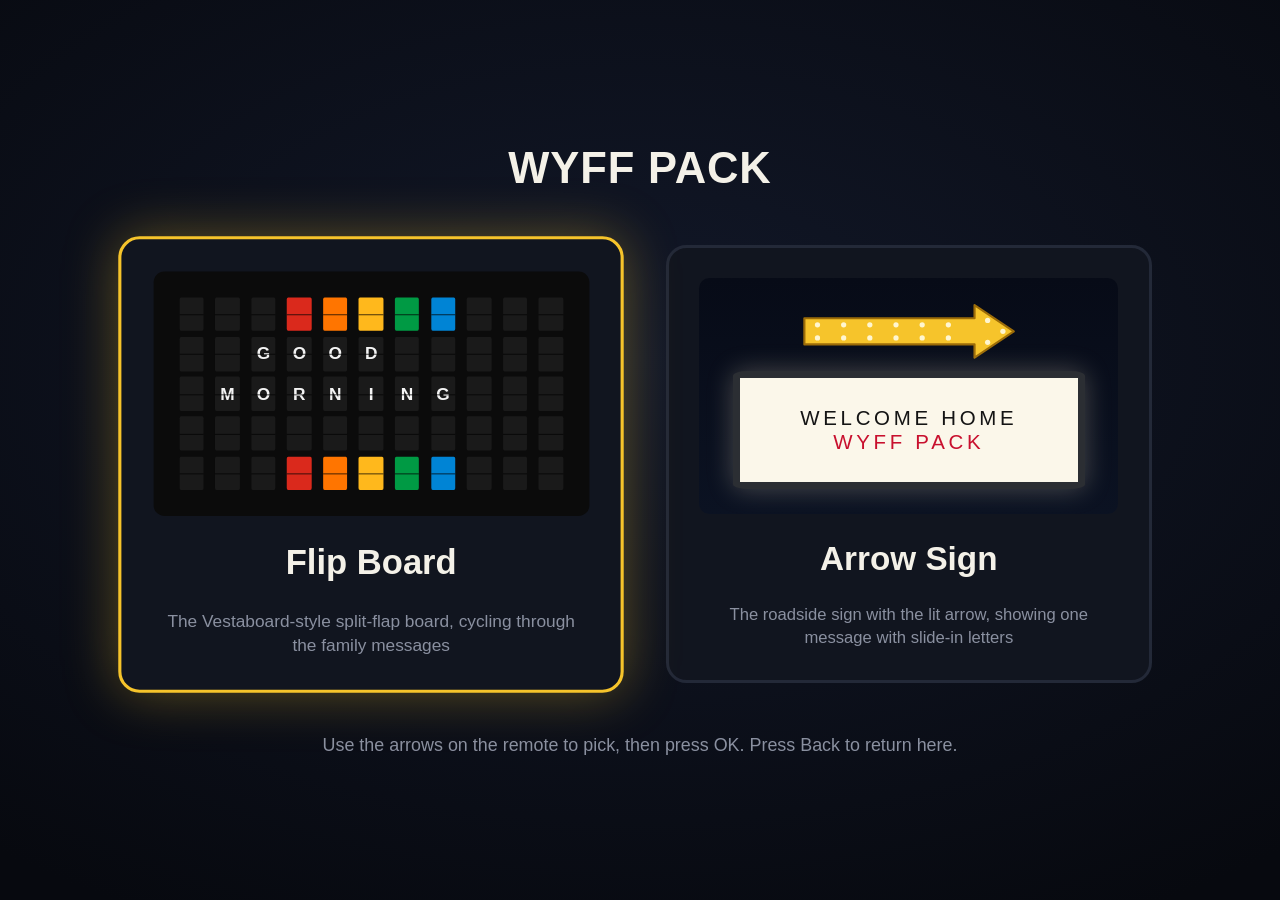
==== index.html @ 15e63847 "Open to a menu that picks the flip board or the arrow sign The site's front page is now a chooser wi" ====
<!DOCTYPE html>
<html lang="en">
<head>
  <meta charset="UTF-8">
  <meta name="viewport" content="width=device-width, initial-scale=1.0">
  <meta name="theme-color" content="#07090f">
  <title>Wyffpack Displays</title>
  <link rel="stylesheet" href="css/reset.css">
  <style>
    :root {
      --u: min(1vw, calc(100vh / 56.25));
      --bg: #07090f;
      --card: #11151F;
      --card-edge: #232938;
      --text: #F4F1E8;
      --muted: #8A90A0;
      --focus: #F6C42B;
    }

    body {
      background: radial-gradient(ellipse 80% 70% at 50% 40%, #121829, var(--bg));
      color: var(--text);
      font-family: 'Helvetica Neue', Helvetica, Arial, sans-serif;
      min-height: 100vh;
      display: flex;
      flex-direction: column;
      align-items: center;
      justify-content: center;
      gap: calc(4 * var(--u));
      padding: 16px;
    }

    h1 {
      font-size: max(22px, calc(3.4 * var(--u)));
      font-weight: 800;
      letter-spacing: 0.02em;
      text-align: center;
    }

    .hint {
      color: var(--muted);
      font-size: max(14px, calc(1.4 * var(--u)));
      text-align: center;
    }

    .choices {
      display: flex;
      gap: calc(4 * var(--u));
      flex-wrap: wrap;
      justify-content: center;
      width: 100%;
    }

    .choice {
      width: min(100%, calc(38 * var(--u)), 520px);
      min-width: 240px;
      background: var(--card);
      border: calc(0.3 * var(--u)) solid var(--card-edge);
      border-radius: calc(1.6 * var(--u));
      padding: calc(2.4 * var(--u));
      display: flex;
      flex-direction: column;
      align-items: center;
      gap: calc(2 * var(--u));
      color: var(--text);
      text-align: center;
      transition: transform 0.15s ease, border-color 0.15s ease, box-shadow 0.15s ease;
    }

    .choice:focus,
    .choice:hover {
      outline: none;
      border-color: var(--focus);
      transform: scale(1.04);
      box-shadow: 0 0 calc(4 * var(--u)) rgba(246, 196, 43, 0.35);
    }

    .choice-name {
      font-size: max(20px, calc(2.6 * var(--u)));
      font-weight: 800;
    }

    .choice-desc {
      color: var(--muted);
      font-size: max(13px, calc(1.3 * var(--u)));
      line-height: 1.4;
    }

    /* Mini split-flap preview */
    .preview {
      width: 100%;
      aspect-ratio: 16 / 9;
      border-radius: calc(0.8 * var(--u));
      display: flex;
      align-items: center;
      justify-content: center;
      overflow: hidden;
    }

    .preview-board {
      background: #0B0B0B;
      display: grid;
      grid-template-columns: repeat(11, 1fr);
      grid-template-rows: repeat(5, 1fr);
      gap: 3%;
      padding: 6%;
      align-items: stretch;
      justify-items: stretch;
    }

    .preview-board span {
      background: #1A1A1A;
      border-radius: 6%;
      display: flex;
      align-items: center;
      justify-content: center;
      font-weight: 700;
      font-size: max(10px, calc(1.3 * var(--u)));
      color: #F4F4F4;
      position: relative;
    }

    .preview-board span::after {
      content: '';
      position: absolute;
      left: 0;
      right: 0;
      top: 50%;
      height: 1px;
      background: rgba(0, 0, 0, 0.7);
    }

    .preview-sign {
      background: linear-gradient(180deg, #070B17, #0B1222);
      flex-direction: column;
      gap: 6%;
      padding: 6% 8%;
    }

    .preview-sign svg {
      width: 62%;
      height: auto;
    }

    .preview-panel {
      width: 100%;
      flex: 1;
      background: #FBF7EA;
      border: calc(0.6 * var(--u)) solid #2B2E33;
      border-radius: 4%;
      display: flex;
      flex-direction: column;
      align-items: center;
      justify-content: center;
      font-family: Impact, 'Arial Narrow', sans-serif;
      font-size: max(11px, calc(1.6 * var(--u)));
      letter-spacing: 0.18em;
      white-space: nowrap;
      color: #141414;
      box-shadow: 0 0 calc(2 * var(--u)) rgba(255, 244, 210, 0.25);
    }

    .preview-panel .red { color: #C8102E; }
  </style>
</head>
<body>
  <h1>WYFF PACK</h1>

  <div class="choices">
    <a class="choice" id="choose-board" href="board.html">
      <div class="preview preview-board" id="mini-board" aria-hidden="true"></div>
      <div class="choice-name">Flip Board</div>
      <div class="choice-desc">The Vestaboard-style split-flap board, cycling through the family messages</div>
    </a>

    <a class="choice" id="choose-sign" href="sign/">
      <div class="preview preview-sign" aria-hidden="true">
        <svg viewBox="0 0 1000 260">
          <polygon points="20,70 800,70 800,10 980,130 800,250 800,190 20,190"
            fill="#F6C42B" stroke="#9C6C08" stroke-width="10" stroke-linejoin="round"/>
          <g fill="#FFF6D0">
            <circle cx="80" cy="100" r="12"/><circle cx="200" cy="100" r="12"/><circle cx="320" cy="100" r="12"/>
            <circle cx="440" cy="100" r="12"/><circle cx="560" cy="100" r="12"/><circle cx="680" cy="100" r="12"/>
            <circle cx="80" cy="160" r="12"/><circle cx="200" cy="160" r="12"/><circle cx="320" cy="160" r="12"/>
            <circle cx="440" cy="160" r="12"/><circle cx="560" cy="160" r="12"/><circle cx="680" cy="160" r="12"/>
            <circle cx="860" cy="80" r="12"/><circle cx="860" cy="180" r="12"/><circle cx="930" cy="130" r="12"/>
          </g>
        </svg>
        <div class="preview-panel"><div>WELCOME HOME</div><div class="red">WYFF PACK</div></div>
      </div>
      <div class="choice-name">Arrow Sign</div>
      <div class="choice-desc">The roadside sign with the lit arrow, showing one message with slide-in letters</div>
    </a>
  </div>

  <p class="hint">Use the arrows on the remote to pick, then press OK. Press Back to return here.</p>

  <script>
    // Mini board preview
    const word = ['', '  GOOD', ' MORNING', '', ''];
    const mini = document.getElementById('mini-board');
    for (let r = 0; r < 5; r++) {
      for (let c = 0; c < 11; c++) {
        const s = document.createElement('span');
        s.textContent = (word[r][c] || '').trim();
        if ((r === 0 || r === 4) && c >= 3 && c <= 7) {
          s.style.background = ['#DA291C', '#FF7500', '#FFB81C', '#009A44', '#0084D5'][c - 3];
        }
        mini.appendChild(s);
      }
    }

    // TV remote: left/right moves between the two choices, OK opens one
    const choices = [...document.querySelectorAll('.choice')];
    choices[0].focus();
    document.addEventListener('keydown', (e) => {
      const i = choices.indexOf(document.activeElement);
      if (['ArrowRight', 'ArrowDown'].includes(e.key)) {
        e.preventDefault();
        choices[(i + 1) % choices.length].focus();
      } else if (['ArrowLeft', 'ArrowUp'].includes(e.key)) {
        e.preventDefault();
        choices[(i - 1 + choices.length) % choices.length].focus();
      } else if (e.key === 'Enter' && i === -1) {
        choices[0].focus();
      }
    });
  </script>
</body>
</html>
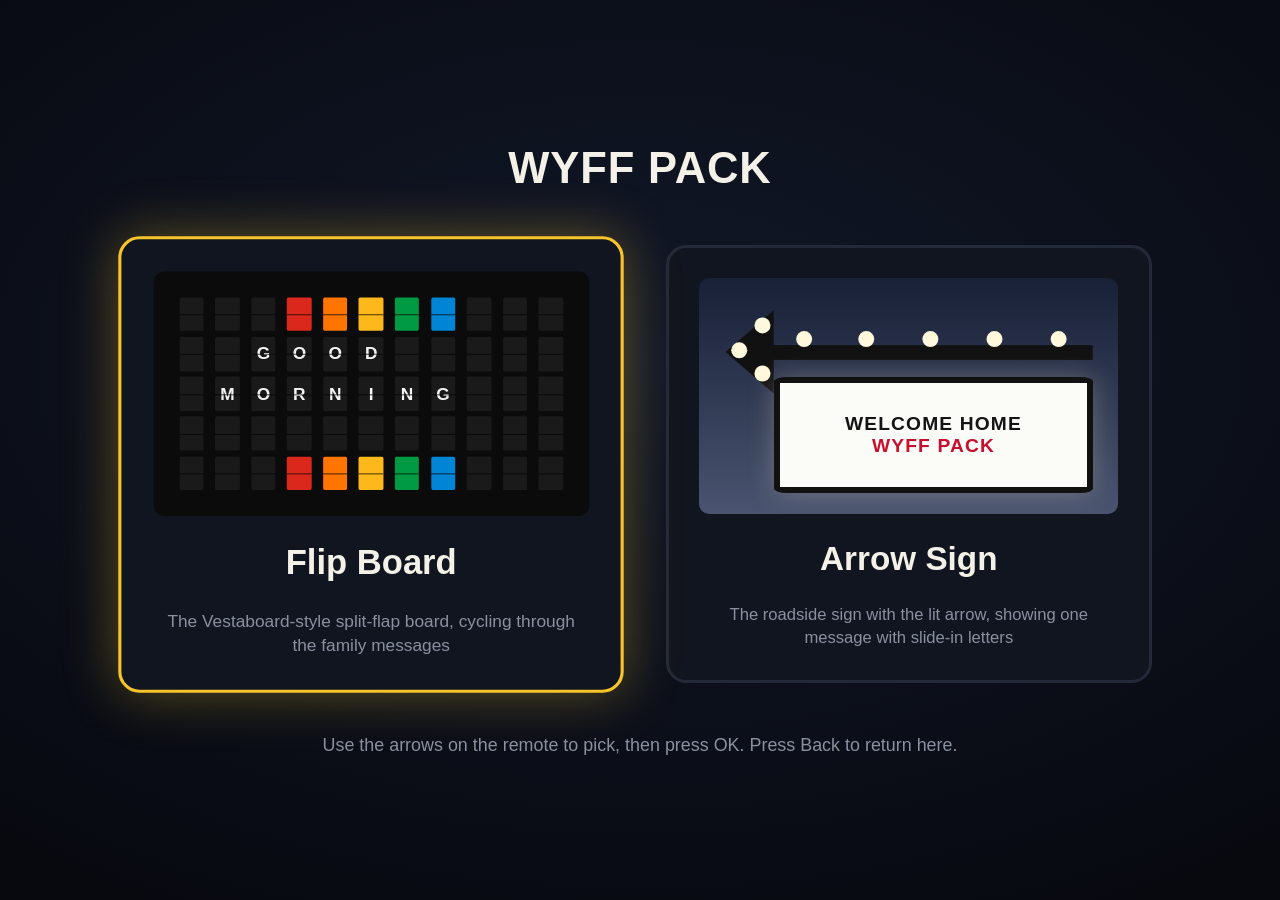
==== commit 11b6d154: "Restyle the sign after a real flashing arrow marquee sign Black arrow built into the top rail with f" ====
--- a/index.html
+++ b/index.html
@@ -37,6 +37,12 @@
       text-align: center;
     }
 
+    #countdown {
+      color: var(--focus);
+      font-weight: 700;
+      font-size: max(16px, calc(1.8 * var(--u)));
+    }
+
     .hint {
       color: var(--muted);
       font-size: max(14px, calc(1.4 * var(--u)));
@@ -131,30 +137,33 @@
     }
 
     .preview-sign {
-      background: linear-gradient(180deg, #070B17, #0B1222);
-      flex-direction: column;
-      gap: 6%;
-      padding: 6% 8%;
+      background: linear-gradient(180deg, #172036, #4A5470);
+      flex-direction: column;
+      gap: 0;
+      padding: 5% 6%;
     }
 
     .preview-sign svg {
-      width: 62%;
+      width: 100%;
+      margin-bottom: -6%;
       height: auto;
     }
 
     .preview-panel {
-      width: 100%;
+      width: 86.6%;
+      align-self: flex-end;
       flex: 1;
-      background: #FBF7EA;
-      border: calc(0.6 * var(--u)) solid #2B2E33;
+      background: #FBFBF8;
+      border: calc(0.5 * var(--u)) solid #111;
       border-radius: 4%;
       display: flex;
       flex-direction: column;
       align-items: center;
       justify-content: center;
       font-family: Impact, 'Arial Narrow', sans-serif;
-      font-size: max(11px, calc(1.6 * var(--u)));
-      letter-spacing: 0.18em;
+      font-size: max(11px, calc(1.5 * var(--u)));
+      font-weight: 700;
+      letter-spacing: 0.06em;
       white-space: nowrap;
       color: #141414;
       box-shadow: 0 0 calc(2 * var(--u)) rgba(255, 244, 210, 0.25);
@@ -175,15 +184,13 @@
 
     <a class="choice" id="choose-sign" href="sign/">
       <div class="preview preview-sign" aria-hidden="true">
-        <svg viewBox="0 0 1000 260">
-          <polygon points="20,70 800,70 800,10 980,130 800,250 800,190 20,190"
-            fill="#F6C42B" stroke="#9C6C08" stroke-width="10" stroke-linejoin="round"/>
-          <g fill="#FFF6D0">
-            <circle cx="80" cy="100" r="12"/><circle cx="200" cy="100" r="12"/><circle cx="320" cy="100" r="12"/>
-            <circle cx="440" cy="100" r="12"/><circle cx="560" cy="100" r="12"/><circle cx="680" cy="100" r="12"/>
-            <circle cx="80" cy="160" r="12"/><circle cx="200" cy="160" r="12"/><circle cx="320" cy="160" r="12"/>
-            <circle cx="440" cy="160" r="12"/><circle cx="560" cy="160" r="12"/><circle cx="680" cy="160" r="12"/>
-            <circle cx="860" cy="80" r="12"/><circle cx="860" cy="180" r="12"/><circle cx="930" cy="130" r="12"/>
+        <svg viewBox="0 0 920 250">
+          <rect x="118" y="115" width="802" height="37" fill="#111"/>
+          <polygon points="124,28 124,236 4,132" fill="#111"/>
+          <g fill="#FFF8DC">
+            <circle cx="835" cy="100" r="20"/><circle cx="675" cy="100" r="20"/><circle cx="515" cy="100" r="20"/>
+            <circle cx="355" cy="100" r="20"/><circle cx="200" cy="100" r="20"/>
+            <circle cx="96" cy="66" r="20"/><circle cx="96" cy="186" r="20"/><circle cx="38" cy="128" r="20"/>
           </g>
         </svg>
         <div class="preview-panel"><div>WELCOME HOME</div><div class="red">WYFF PACK</div></div>
@@ -193,6 +200,7 @@
     </a>
   </div>
 
+  <p class="hint" id="countdown" hidden></p>
   <p class="hint">Use the arrows on the remote to pick, then press OK. Press Back to return here.</p>
 
   <script>
@@ -212,8 +220,58 @@
 
     // TV remote: left/right moves between the two choices, OK opens one
     const choices = [...document.querySelectorAll('.choice')];
-    choices[0].focus();
+
+    // Remember the last display picked, and open it again by itself after a
+    // few seconds when the TV comes back on. Pressing anything cancels that.
+    const AUTO_OPEN_SECONDS = 5;
+    const countdownEl = document.getElementById('countdown');
+    let countdownTimer = null;
+
+    function getLastChoice() {
+      try { return localStorage.getItem('lastDisplay'); } catch (e) { return null; }
+    }
+
+    choices.forEach(choice => choice.addEventListener('click', () => {
+      try { localStorage.setItem('lastDisplay', choice.id); } catch (e) { /* not saved; that's fine */ }
+    }));
+
+    function cancelCountdown() {
+      clearInterval(countdownTimer);
+      countdownTimer = null;
+      countdownEl.hidden = true;
+    }
+
+    function startCountdown(choice) {
+      const name = choice.querySelector('.choice-name').textContent;
+      let left = AUTO_OPEN_SECONDS;
+      const tick = () => {
+        if (left <= 0) {
+          cancelCountdown();
+          choice.click();
+          return;
+        }
+        countdownEl.textContent = `Opening ${name} in ${left}… press any button to stay here`;
+        left--;
+      };
+      countdownEl.hidden = false;
+      tick();
+      countdownTimer = setInterval(tick, 1000);
+    }
+
+    const last = choices.find(c => c.id === getLastChoice());
+    (last || choices[0]).focus();
+
+    // Only on a fresh load (TV turned on, page opened), not when coming back with Back
+    const nav = performance.getEntriesByType && performance.getEntriesByType('navigation')[0];
+    if (last && (!nav || nav.type !== 'back_forward')) startCountdown(last);
+    window.addEventListener('pageshow', (e) => { if (e.persisted) cancelCountdown(); });
+    document.addEventListener('pointerdown', cancelCountdown);
+
     document.addEventListener('keydown', (e) => {
+      if (countdownTimer && e.key !== 'Enter') {
+        cancelCountdown();
+      }
+
       const i = choices.indexOf(document.activeElement);
       if (['ArrowRight', 'ArrowDown'].includes(e.key)) {
         e.preventDefault();
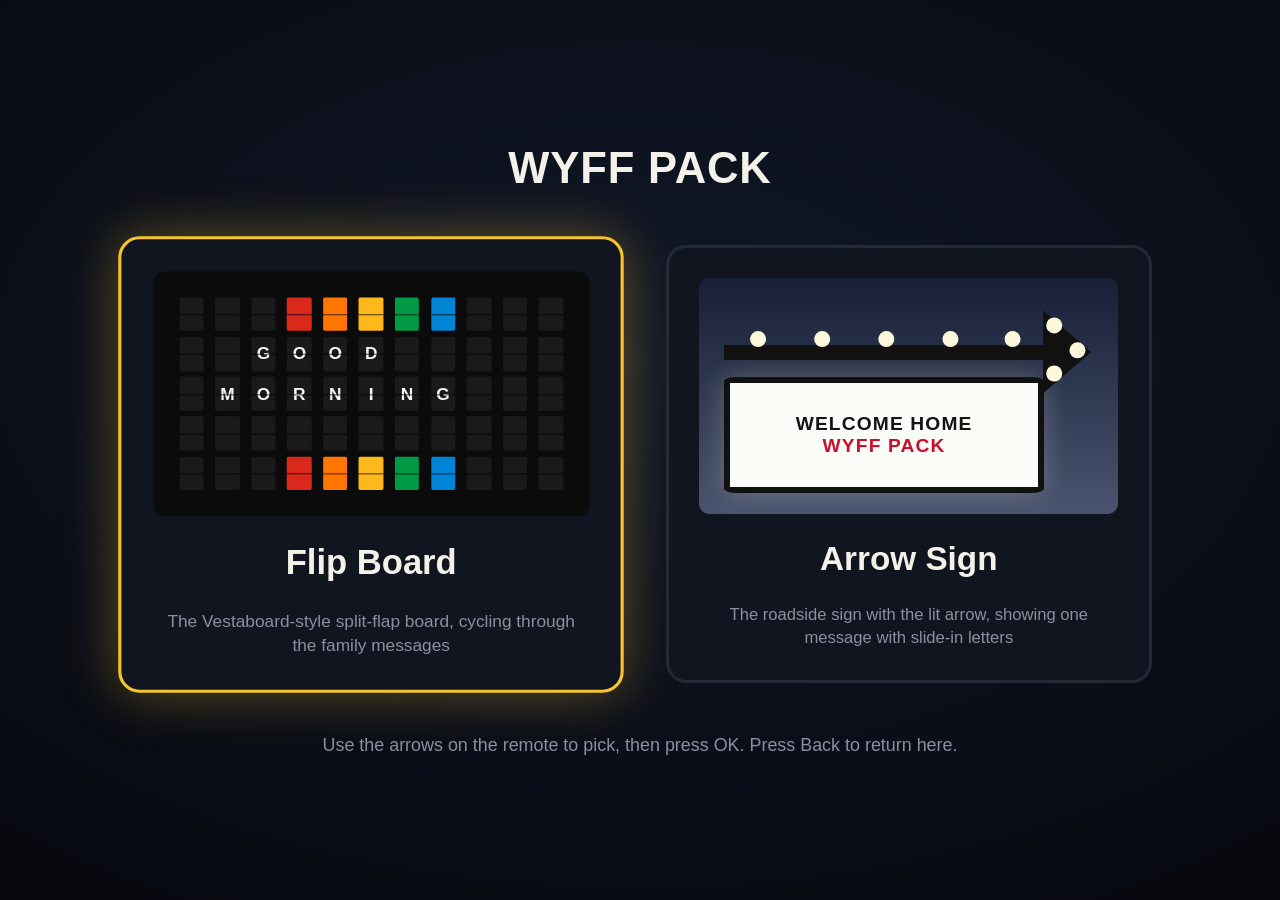
==== commit 61d2fb48: "Point the sign's arrow right and drop the legs The arrow now points right by default, and the sign f" ====
--- a/index.html
+++ b/index.html
@@ -151,7 +151,7 @@
 
     .preview-panel {
       width: 86.6%;
-      align-self: flex-end;
+      align-self: flex-start;
       flex: 1;
       background: #FBFBF8;
       border: calc(0.5 * var(--u)) solid #111;
@@ -184,7 +184,7 @@
 
     <a class="choice" id="choose-sign" href="sign/">
       <div class="preview preview-sign" aria-hidden="true">
-        <svg viewBox="0 0 920 250">
+        <svg viewBox="0 0 920 250" style="transform: scaleX(-1)">
           <rect x="118" y="115" width="802" height="37" fill="#111"/>
           <polygon points="124,28 124,236 4,132" fill="#111"/>
           <g fill="#FFF8DC">
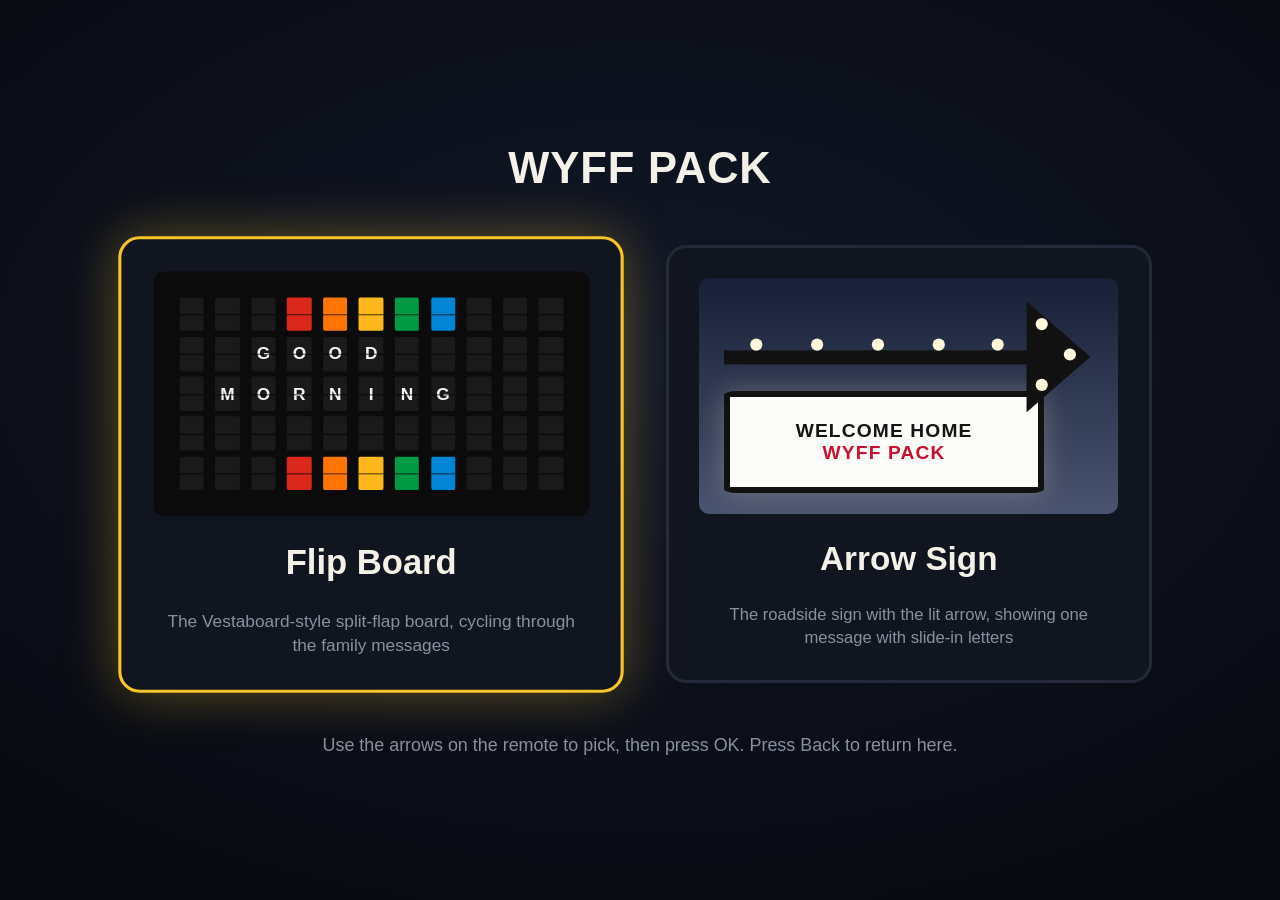
==== commit 641f6a43: "Make the sign's arrowhead bigger than its bulbs Larger arrowhead with its bulbs spread out, slightly" ====
--- a/index.html
+++ b/index.html
@@ -184,13 +184,13 @@
 
     <a class="choice" id="choose-sign" href="sign/">
       <div class="preview preview-sign" aria-hidden="true">
-        <svg viewBox="0 0 920 250" style="transform: scaleX(-1)">
+        <svg viewBox="-50 -20 970 300" style="transform: scaleX(-1)">
           <rect x="118" y="115" width="802" height="37" fill="#111"/>
-          <polygon points="124,28 124,236 4,132" fill="#111"/>
+          <polygon points="124,-14 124,278 -44,132" fill="#111"/>
           <g fill="#FFF8DC">
-            <circle cx="835" cy="100" r="20"/><circle cx="675" cy="100" r="20"/><circle cx="515" cy="100" r="20"/>
-            <circle cx="355" cy="100" r="20"/><circle cx="200" cy="100" r="20"/>
-            <circle cx="96" cy="66" r="20"/><circle cx="96" cy="186" r="20"/><circle cx="38" cy="128" r="20"/>
+            <circle cx="835" cy="100" r="16"/><circle cx="675" cy="100" r="16"/><circle cx="515" cy="100" r="16"/>
+            <circle cx="355" cy="100" r="16"/><circle cx="200" cy="100" r="16"/>
+            <circle cx="84" cy="46" r="16"/><circle cx="84" cy="206" r="16"/><circle cx="10" cy="126" r="16"/>
           </g>
         </svg>
         <div class="preview-panel"><div>WELCOME HOME</div><div class="red">WYFF PACK</div></div>
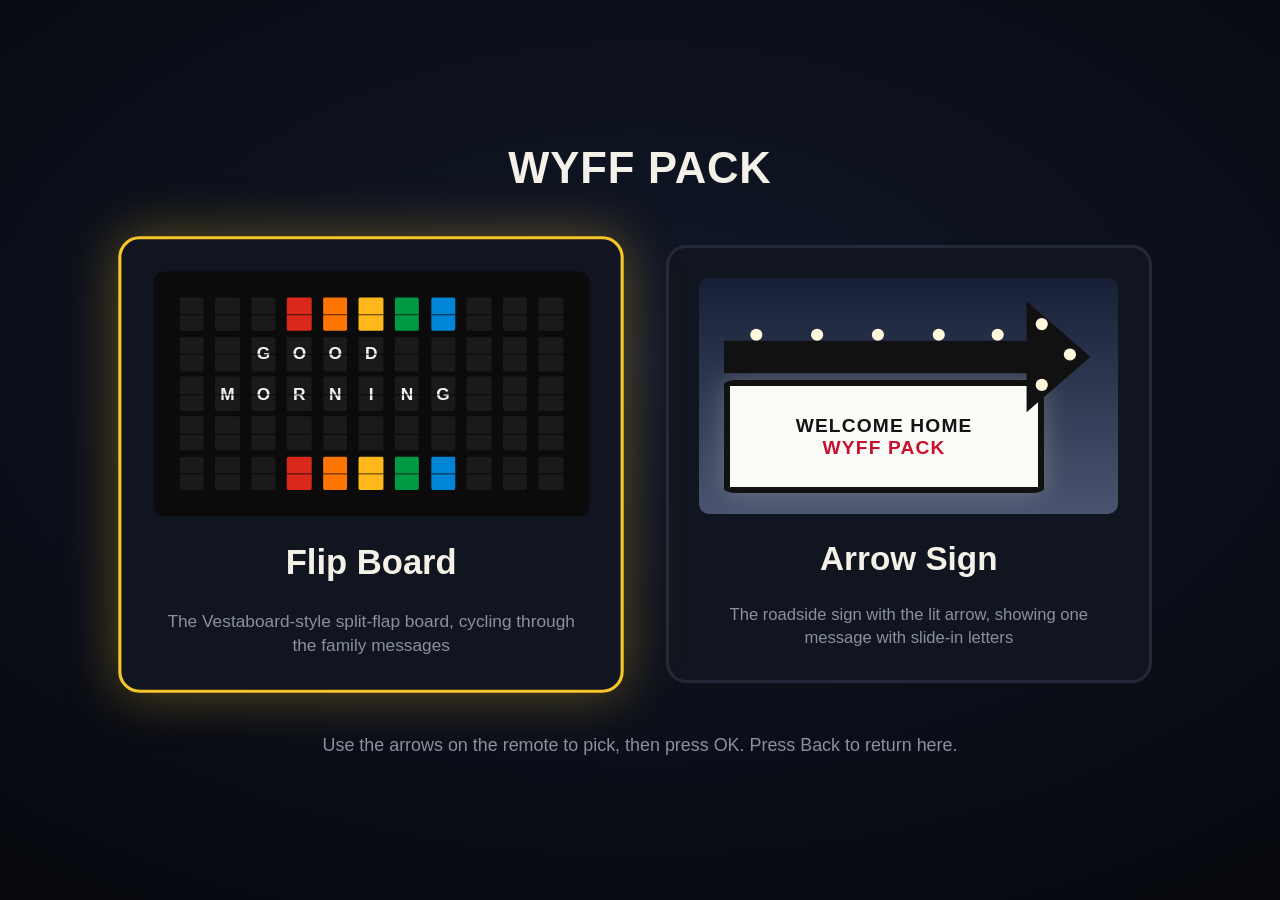
==== commit 8e82cef4: "Thicken the sign's arrow shaft to match the arrowhead The rail along the top is now more than twice " ====
--- a/index.html
+++ b/index.html
@@ -145,7 +145,7 @@
 
     .preview-sign svg {
       width: 100%;
-      margin-bottom: -6%;
+      margin-bottom: -9%;
       height: auto;
     }
 
@@ -185,11 +185,11 @@
     <a class="choice" id="choose-sign" href="sign/">
       <div class="preview preview-sign" aria-hidden="true">
         <svg viewBox="-50 -20 970 300" style="transform: scaleX(-1)">
-          <rect x="118" y="115" width="802" height="37" fill="#111"/>
+          <rect x="118" y="90" width="802" height="85" fill="#111"/>
           <polygon points="124,-14 124,278 -44,132" fill="#111"/>
           <g fill="#FFF8DC">
-            <circle cx="835" cy="100" r="16"/><circle cx="675" cy="100" r="16"/><circle cx="515" cy="100" r="16"/>
-            <circle cx="355" cy="100" r="16"/><circle cx="200" cy="100" r="16"/>
+            <circle cx="835" cy="74" r="16"/><circle cx="675" cy="74" r="16"/><circle cx="515" cy="74" r="16"/>
+            <circle cx="355" cy="74" r="16"/><circle cx="200" cy="74" r="16"/>
             <circle cx="84" cy="46" r="16"/><circle cx="84" cy="206" r="16"/><circle cx="10" cy="126" r="16"/>
           </g>
         </svg>
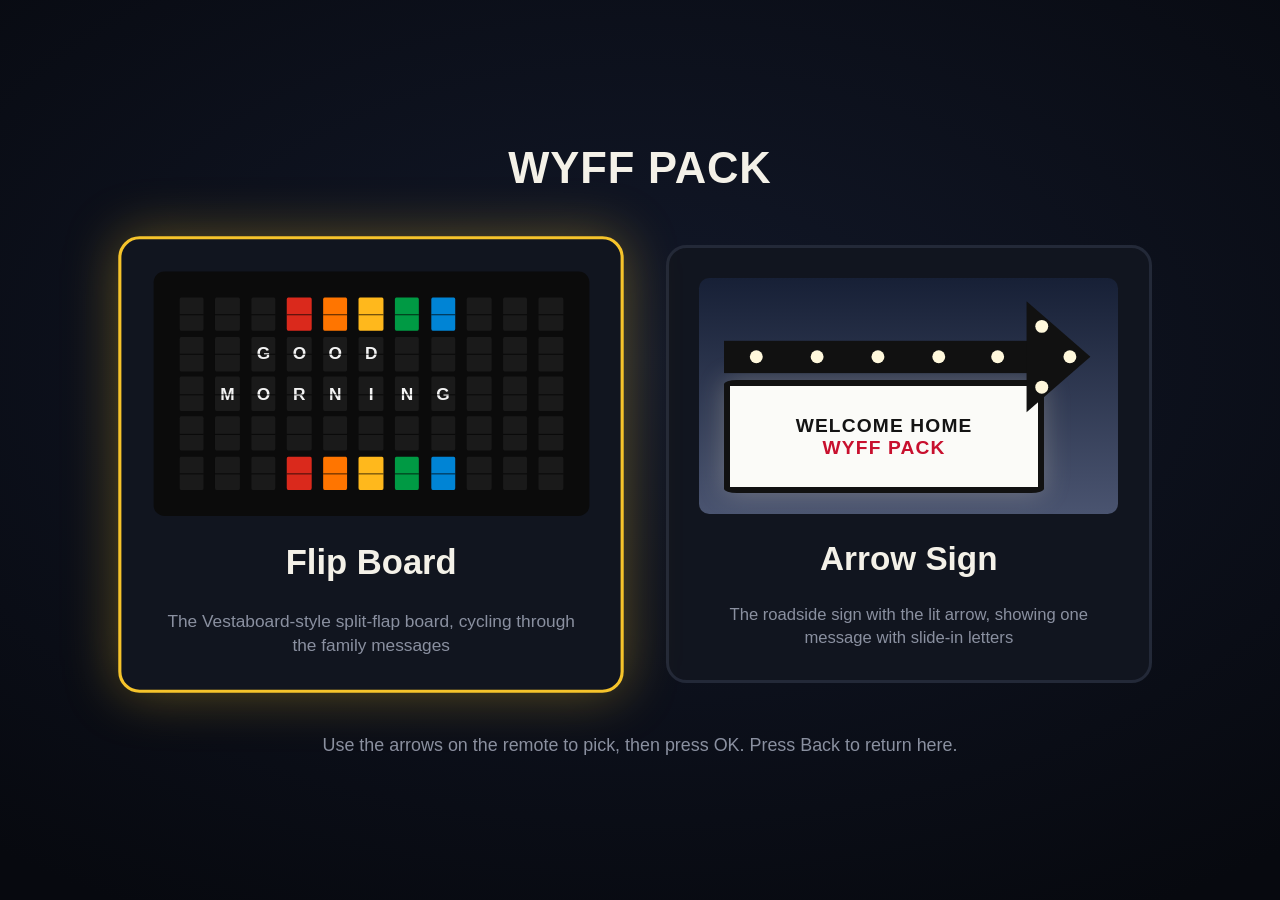
==== commit 8fdbadef: "Set the sign's bulbs into the middle of the arrow The rail bulbs now sit centered on the black arrow" ====
--- a/index.html
+++ b/index.html
@@ -188,9 +188,9 @@
           <rect x="118" y="90" width="802" height="85" fill="#111"/>
           <polygon points="124,-14 124,278 -44,132" fill="#111"/>
           <g fill="#FFF8DC">
-            <circle cx="835" cy="74" r="16"/><circle cx="675" cy="74" r="16"/><circle cx="515" cy="74" r="16"/>
-            <circle cx="355" cy="74" r="16"/><circle cx="200" cy="74" r="16"/>
-            <circle cx="84" cy="46" r="16"/><circle cx="84" cy="206" r="16"/><circle cx="10" cy="126" r="16"/>
+            <circle cx="835" cy="132" r="17"/><circle cx="675" cy="132" r="17"/><circle cx="515" cy="132" r="17"/>
+            <circle cx="355" cy="132" r="17"/><circle cx="200" cy="132" r="17"/>
+            <circle cx="84" cy="52" r="17"/><circle cx="84" cy="212" r="17"/><circle cx="10" cy="132" r="17"/>
           </g>
         </svg>
         <div class="preview-panel"><div>WELCOME HOME</div><div class="red">WYFF PACK</div></div>
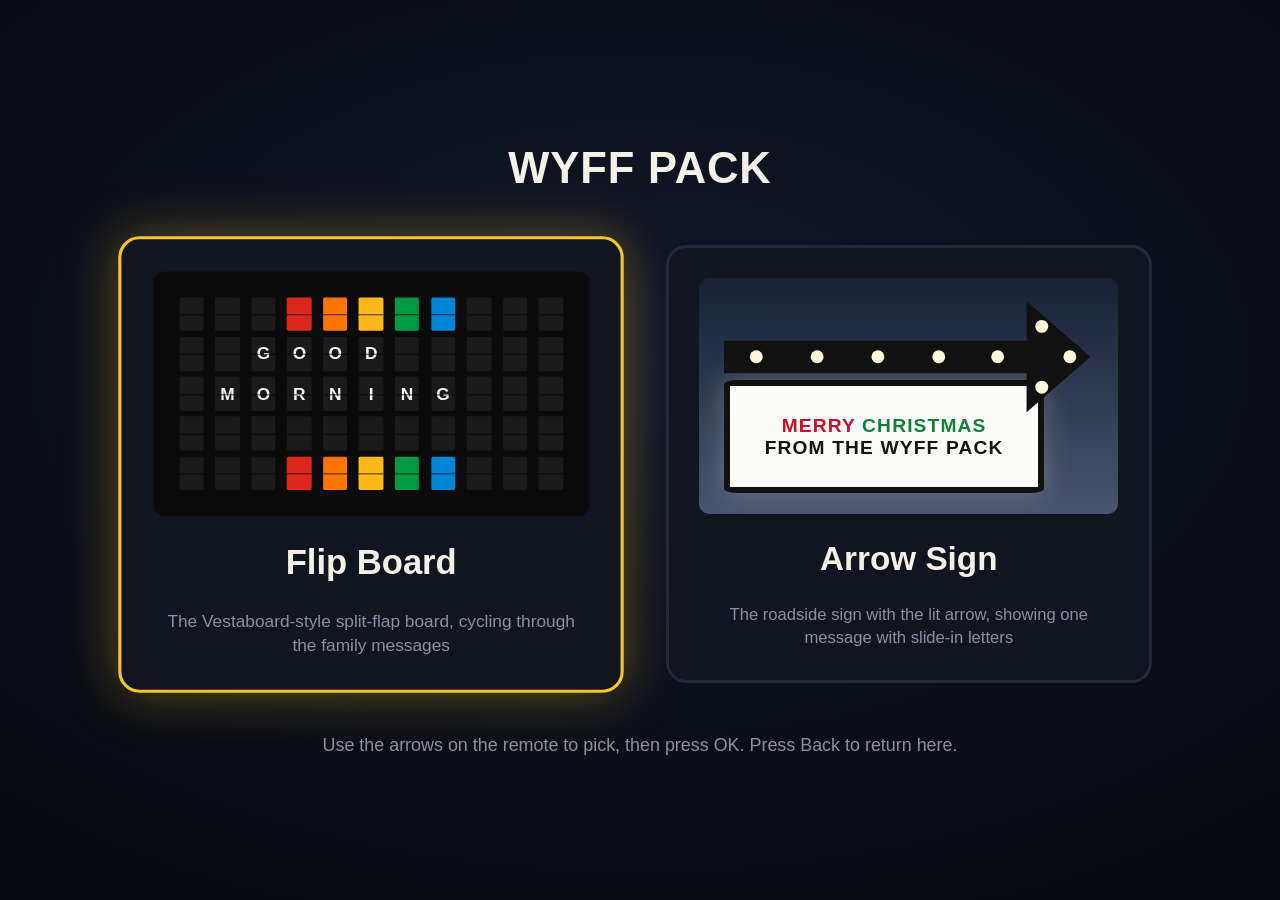
==== commit 248e0bbc: "Add a Christmas theme to the sign and a Merry Christmas message "theme": "christmas" in sign/message" ====
--- a/index.html
+++ b/index.html
@@ -170,6 +170,7 @@
     }
 
     .preview-panel .red { color: #C8102E; }
+    .preview-panel .green { color: #13803A; }
   </style>
 </head>
 <body>
@@ -193,7 +194,7 @@
             <circle cx="84" cy="52" r="17"/><circle cx="84" cy="212" r="17"/><circle cx="10" cy="132" r="17"/>
           </g>
         </svg>
-        <div class="preview-panel"><div>WELCOME HOME</div><div class="red">WYFF PACK</div></div>
+        <div class="preview-panel"><div><span class="red">MERRY</span> <span class="green">CHRISTMAS</span></div><div>FROM THE WYFF PACK</div></div>
       </div>
       <div class="choice-name">Arrow Sign</div>
       <div class="choice-desc">The roadside sign with the lit arrow, showing one message with slide-in letters</div>
